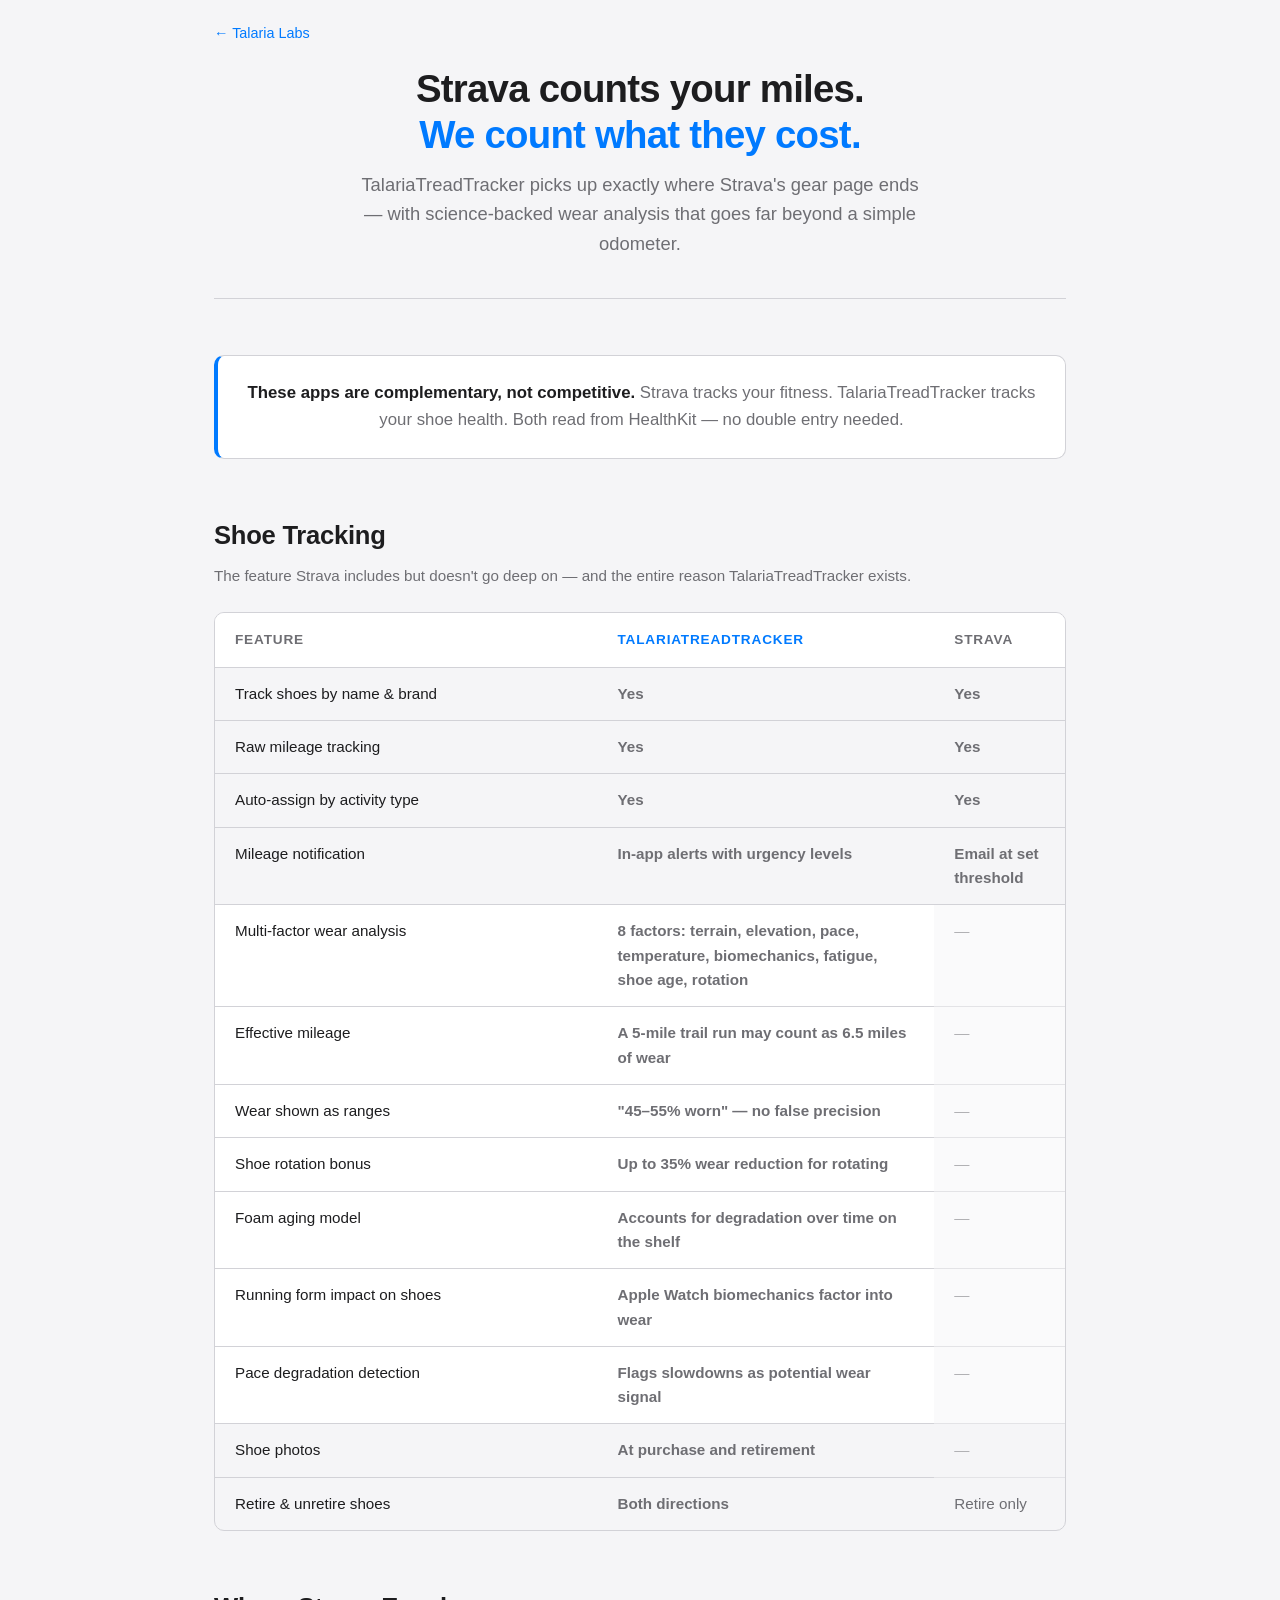
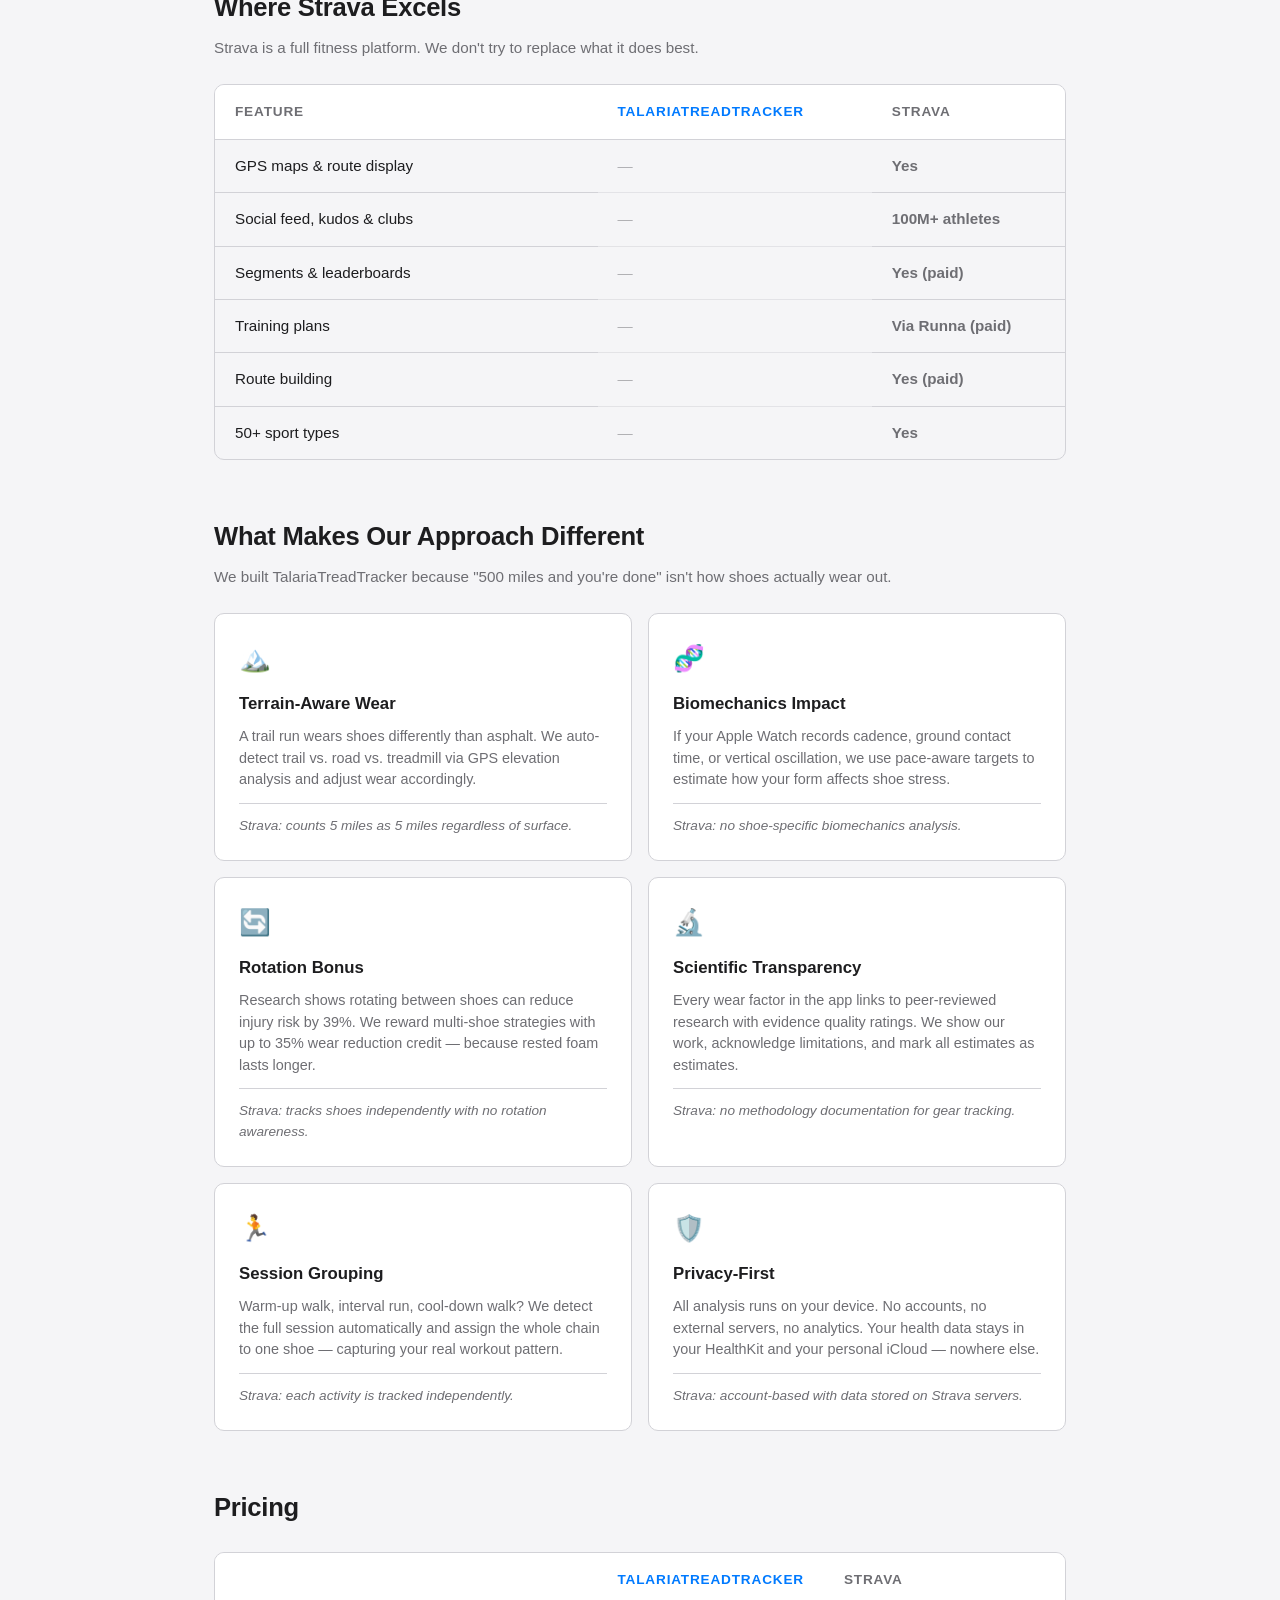
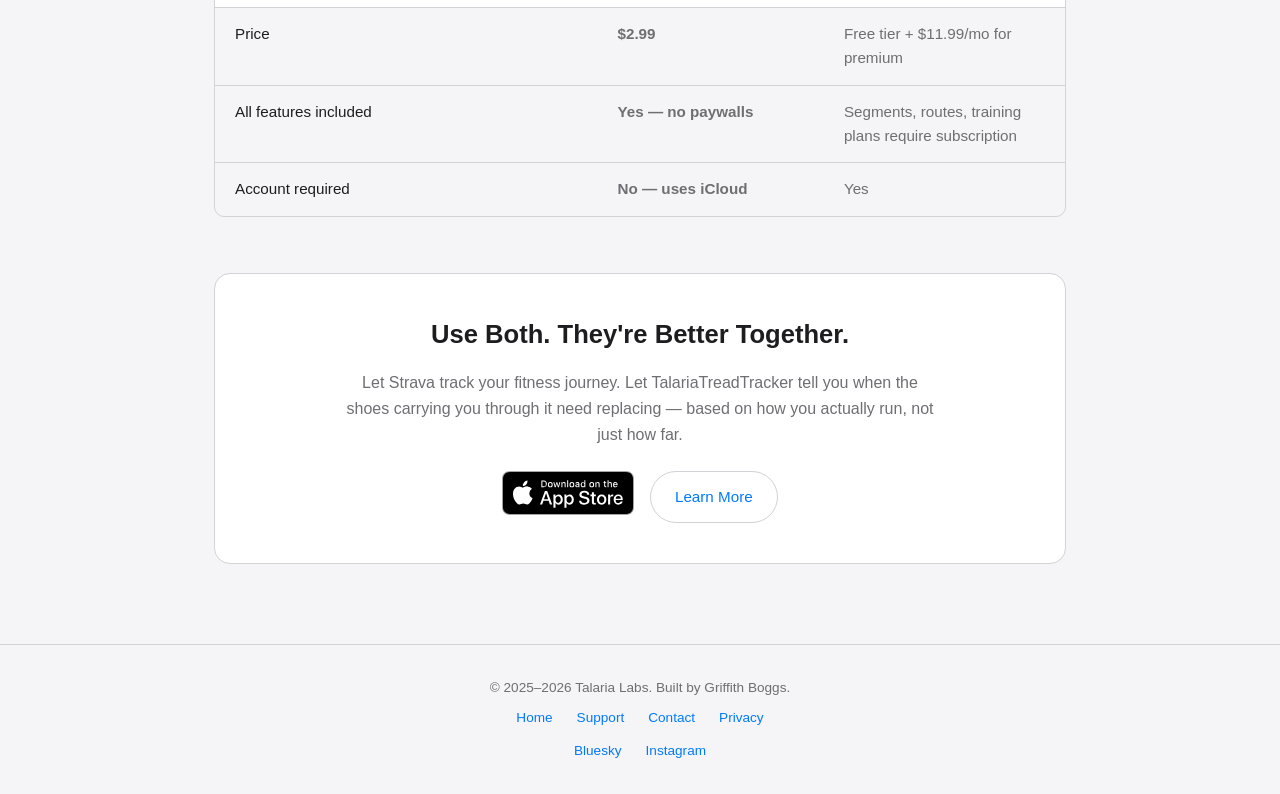
==== compare/index.html @ ba3d93c1 "Clean URLs, add If You Come for the King, optimize for AI search - Restructure pages into directorie" ====
<!doctype html>
<html lang="en">
  <head>
    <meta charset="UTF-8" />
    <meta name="viewport" content="width=device-width, initial-scale=1.0" />
    <title>How We Compare - TalariaTreadTracker vs Strava | Talaria Labs</title>
    <meta
      name="description"
      content="See how TalariaTreadTracker's multi-factor shoe wear analysis compares to Strava's basic gear tracking. They're complementary, not competitive."
    />
    <meta name="theme-color" content="#0a1628" />
    <meta property="og:title" content="TalariaTreadTracker vs Strava">
    <meta property="og:description" content="How TalariaTreadTracker's multi-factor shoe wear analysis compares to Strava's basic gear tracking. They're complementary, not competitive.">
    <meta property="og:url" content="https://talarialabs.app/compare/">
    <meta property="og:image" content="https://talarialabs.app/app-icon.png">
    <meta property="og:type" content="website">
    <meta property="og:site_name" content="Talaria Labs">
    <meta name="twitter:card" content="summary">
    <meta name="twitter:title" content="TalariaTreadTracker vs Strava">
    <meta name="twitter:description" content="Multi-factor shoe wear analysis vs basic gear tracking. Use both.">
    <link rel="icon" type="image/png" href="/app-icon.png" />
    <script type="application/ld+json">
    {
      "@context": "https://schema.org",
      "@type": "WebPage",
      "name": "TalariaTreadTracker vs Strava Comparison",
      "description": "How TalariaTreadTracker's multi-factor shoe wear analysis compares to Strava's basic gear tracking. They're complementary, not competitive.",
      "url": "https://talarialabs.app/compare/",
      "about": {
        "@type": "SoftwareApplication",
        "name": "TalariaTreadTracker"
      }
    }
    </script>
    <style>
      :root {
        --bg: #0a1628;
        --bg-card: #141e30;
        --bg-card-hover: #1a2740;
        --text: #f5f5f7;
        --text-secondary: #a1a1a6;
        --accent: #007aff;
        --accent-hover: #0a84ff;
        --border: #2a3444;
        --radius: 16px;
        --radius-sm: 10px;
        --green: #30d158;
        --orange: #ff9f0a;
        --red: #ff453a;
      }

      @media (prefers-color-scheme: light) {
        :root {
          --bg: #f5f5f7;
          --bg-card: #ffffff;
          --bg-card-hover: #fafafa;
          --text: #1d1d1f;
          --text-secondary: #6e6e73;
          --border: #d2d2d7;
          --green: #248a3d;
          --orange: #c93400;
        }
      }

      * {
        margin: 0;
        padding: 0;
        box-sizing: border-box;
      }

      body {
        font-family:
          -apple-system, BlinkMacSystemFont, "SF Pro Display", "Segoe UI",
          Roboto, Oxygen, Ubuntu, Cantarell, sans-serif;
        background: var(--bg);
        color: var(--text);
        line-height: 1.6;
        min-height: 100vh;
        display: flex;
        flex-direction: column;
      }

      nav {
        padding: 20px 24px;
        max-width: 900px;
        margin: 0 auto;
        width: 100%;
      }

      nav a {
        color: var(--accent);
        text-decoration: none;
        font-size: 0.9rem;
        font-weight: 500;
      }

      nav a:hover {
        text-decoration: underline;
      }

      .container {
        max-width: 900px;
        margin: 0 auto;
        padding: 0 24px 80px;
        flex: 1;
      }

      /* Hero */
      .hero {
        text-align: center;
        margin-bottom: 56px;
        padding-bottom: 40px;
        border-bottom: 1px solid var(--border);
      }

      .hero h1 {
        font-size: 2.4rem;
        font-weight: 700;
        letter-spacing: -0.02em;
        margin-bottom: 12px;
        line-height: 1.2;
      }

      .hero h1 .accent {
        color: var(--accent);
      }

      .hero .subtitle {
        font-size: 1.15rem;
        color: var(--text-secondary);
        max-width: 560px;
        margin: 0 auto;
      }

      /* Positioning banner */
      .positioning {
        background: var(--bg-card);
        border: 1px solid var(--border);
        border-left: 4px solid var(--accent);
        border-radius: var(--radius-sm);
        padding: 24px 28px;
        margin-bottom: 48px;
        text-align: center;
      }

      .positioning p {
        font-size: 1.05rem;
        color: var(--text-secondary);
      }

      .positioning strong {
        color: var(--text);
      }

      /* Section headers */
      .section-header {
        margin-bottom: 24px;
        margin-top: 56px;
      }

      .section-header:first-of-type {
        margin-top: 0;
      }

      .section-header h2 {
        font-size: 1.6rem;
        font-weight: 600;
        letter-spacing: -0.01em;
        margin-bottom: 8px;
      }

      .section-header p {
        color: var(--text-secondary);
        font-size: 0.95rem;
      }

      /* Comparison table */
      .compare-table {
        width: 100%;
        border-collapse: separate;
        border-spacing: 0;
        margin-bottom: 48px;
        border: 1px solid var(--border);
        border-radius: var(--radius-sm);
        overflow: hidden;
      }

      .compare-table thead th {
        background: var(--bg-card);
        padding: 16px 20px;
        text-align: left;
        font-size: 0.85rem;
        font-weight: 600;
        text-transform: uppercase;
        letter-spacing: 0.06em;
        color: var(--text-secondary);
        border-bottom: 1px solid var(--border);
      }

      .compare-table thead th:first-child {
        width: 45%;
      }

      .compare-table thead th.col-ttt {
        color: var(--accent);
      }

      .compare-table tbody td {
        padding: 14px 20px;
        font-size: 0.95rem;
        border-bottom: 1px solid var(--border);
        vertical-align: top;
      }

      .compare-table tbody tr:last-child td {
        border-bottom: none;
      }

      .compare-table tbody td:first-child {
        font-weight: 500;
        color: var(--text);
      }

      .compare-table tbody td:nth-child(2),
      .compare-table tbody td:nth-child(3) {
        color: var(--text-secondary);
      }

      .check {
        color: var(--green);
        font-weight: 600;
      }

      .dash {
        color: var(--text-secondary);
        opacity: 0.5;
      }

      .highlight-row td {
        background: var(--bg-card);
      }

      /* Feature deep-dive cards */
      .depth-grid {
        display: grid;
        grid-template-columns: 1fr;
        gap: 16px;
        margin-bottom: 48px;
      }

      @media (min-width: 640px) {
        .depth-grid {
          grid-template-columns: 1fr 1fr;
        }
      }

      .depth-card {
        background: var(--bg-card);
        border: 1px solid var(--border);
        border-radius: var(--radius-sm);
        padding: 24px;
      }

      .depth-card .card-icon {
        font-size: 1.6rem;
        margin-bottom: 12px;
      }

      .depth-card h3 {
        font-size: 1.05rem;
        font-weight: 600;
        margin-bottom: 8px;
      }

      .depth-card p {
        font-size: 0.9rem;
        color: var(--text-secondary);
        line-height: 1.5;
      }

      .depth-card .strava-note {
        margin-top: 12px;
        padding-top: 12px;
        border-top: 1px solid var(--border);
        font-size: 0.85rem;
        color: var(--text-secondary);
        font-style: italic;
      }

      /* Bottom line */
      .bottom-line {
        background: var(--bg-card);
        border: 1px solid var(--border);
        border-radius: var(--radius);
        padding: 40px 32px;
        text-align: center;
        margin-top: 56px;
      }

      .bottom-line h2 {
        font-size: 1.6rem;
        font-weight: 600;
        margin-bottom: 16px;
      }

      .bottom-line p {
        color: var(--text-secondary);
        font-size: 1rem;
        max-width: 600px;
        margin: 0 auto 24px;
      }

      .bottom-line .cta-row {
        display: flex;
        justify-content: center;
        gap: 16px;
        flex-wrap: wrap;
      }

      .btn {
        display: inline-flex;
        align-items: center;
        gap: 8px;
        padding: 12px 24px;
        border-radius: 980px;
        font-size: 0.95rem;
        font-weight: 500;
        text-decoration: none;
        transition: all 0.2s ease;
      }

      .btn-primary {
        background: var(--accent);
        color: #fff;
      }

      .btn-primary:hover {
        background: var(--accent-hover);
      }

      .btn-secondary {
        background: transparent;
        color: var(--accent);
        border: 1px solid var(--border);
      }

      .btn-secondary:hover {
        border-color: var(--accent);
      }

      /* Footer */
      footer {
        text-align: center;
        padding: 32px 24px;
        border-top: 1px solid var(--border);
        color: var(--text-secondary);
        font-size: 0.85rem;
      }

      footer a {
        color: var(--accent);
        text-decoration: none;
      }

      footer a:hover {
        text-decoration: underline;
      }

      .footer-links {
        display: flex;
        justify-content: center;
        gap: 24px;
        margin-top: 8px;
      }

      /* Responsive */
      @media (max-width: 640px) {
        .hero h1 {
          font-size: 1.8rem;
        }

        .hero .subtitle {
          font-size: 1rem;
        }

        .compare-table {
          font-size: 0.85rem;
        }

        .compare-table thead th,
        .compare-table tbody td {
          padding: 10px 12px;
        }

        .compare-table thead th {
          font-size: 0.75rem;
        }

        .bottom-line {
          padding: 28px 20px;
        }

        .section-header h2 {
          font-size: 1.35rem;
        }
      }
    </style>
  </head>
  <body>
    <nav>
      <a href="/">&larr; Talaria Labs</a>
    </nav>

    <div class="container">
      <div class="hero">
        <h1>
          Strava counts your miles.<br /><span class="accent"
            >We count what they cost.</span
          >
        </h1>
        <p class="subtitle">
          TalariaTreadTracker picks up exactly where Strava's gear page ends
          &mdash; with science-backed wear analysis that goes far beyond a
          simple odometer.
        </p>
      </div>

      <div class="positioning">
        <p>
          <strong>These apps are complementary, not competitive.</strong> Strava
          tracks your fitness. TalariaTreadTracker tracks your shoe health. Both
          read from HealthKit &mdash; no double entry needed.
        </p>
      </div>

      <!-- Shoe Tracking -->
      <div class="section-header">
        <h2>Shoe Tracking</h2>
        <p>
          The feature Strava includes but doesn't go deep on &mdash; and the
          entire reason TalariaTreadTracker exists.
        </p>
      </div>

      <table class="compare-table">
        <thead>
          <tr>
            <th>Feature</th>
            <th class="col-ttt">TalariaTreadTracker</th>
            <th>Strava</th>
          </tr>
        </thead>
        <tbody>
          <tr>
            <td>Track shoes by name &amp; brand</td>
            <td class="check">Yes</td>
            <td class="check">Yes</td>
          </tr>
          <tr>
            <td>Raw mileage tracking</td>
            <td class="check">Yes</td>
            <td class="check">Yes</td>
          </tr>
          <tr>
            <td>Auto-assign by activity type</td>
            <td class="check">Yes</td>
            <td class="check">Yes</td>
          </tr>
          <tr>
            <td>Mileage notification</td>
            <td class="check">In-app alerts with urgency levels</td>
            <td class="check">Email at set threshold</td>
          </tr>
          <tr class="highlight-row">
            <td>Multi-factor wear analysis</td>
            <td class="check">
              8 factors: terrain, elevation, pace, temperature, biomechanics,
              fatigue, shoe age, rotation
            </td>
            <td class="dash">&mdash;</td>
          </tr>
          <tr class="highlight-row">
            <td>Effective mileage</td>
            <td class="check">
              A 5-mile trail run may count as 6.5 miles of wear
            </td>
            <td class="dash">&mdash;</td>
          </tr>
          <tr class="highlight-row">
            <td>Wear shown as ranges</td>
            <td class="check">
              "45&ndash;55% worn" &mdash; no false precision
            </td>
            <td class="dash">&mdash;</td>
          </tr>
          <tr class="highlight-row">
            <td>Shoe rotation bonus</td>
            <td class="check">Up to 35% wear reduction for rotating</td>
            <td class="dash">&mdash;</td>
          </tr>
          <tr class="highlight-row">
            <td>Foam aging model</td>
            <td class="check">
              Accounts for degradation over time on the shelf
            </td>
            <td class="dash">&mdash;</td>
          </tr>
          <tr class="highlight-row">
            <td>Running form impact on shoes</td>
            <td class="check">Apple Watch biomechanics factor into wear</td>
            <td class="dash">&mdash;</td>
          </tr>
          <tr class="highlight-row">
            <td>Pace degradation detection</td>
            <td class="check">Flags slowdowns as potential wear signal</td>
            <td class="dash">&mdash;</td>
          </tr>
          <tr>
            <td>Shoe photos</td>
            <td class="check">At purchase and retirement</td>
            <td class="dash">&mdash;</td>
          </tr>
          <tr>
            <td>Retire &amp; unretire shoes</td>
            <td class="check">Both directions</td>
            <td>Retire only</td>
          </tr>
        </tbody>
      </table>

      <!-- Where Strava excels -->
      <div class="section-header">
        <h2>Where Strava Excels</h2>
        <p>
          Strava is a full fitness platform. We don't try to replace what it
          does best.
        </p>
      </div>

      <table class="compare-table">
        <thead>
          <tr>
            <th>Feature</th>
            <th class="col-ttt">TalariaTreadTracker</th>
            <th>Strava</th>
          </tr>
        </thead>
        <tbody>
          <tr>
            <td>GPS maps &amp; route display</td>
            <td class="dash">&mdash;</td>
            <td class="check">Yes</td>
          </tr>
          <tr>
            <td>Social feed, kudos &amp; clubs</td>
            <td class="dash">&mdash;</td>
            <td class="check">100M+ athletes</td>
          </tr>
          <tr>
            <td>Segments &amp; leaderboards</td>
            <td class="dash">&mdash;</td>
            <td class="check">Yes (paid)</td>
          </tr>
          <tr>
            <td>Training plans</td>
            <td class="dash">&mdash;</td>
            <td class="check">Via Runna (paid)</td>
          </tr>
          <tr>
            <td>Route building</td>
            <td class="dash">&mdash;</td>
            <td class="check">Yes (paid)</td>
          </tr>
          <tr>
            <td>50+ sport types</td>
            <td class="dash">&mdash;</td>
            <td class="check">Yes</td>
          </tr>
        </tbody>
      </table>

      <!-- Deep Dive: What only we do -->
      <div class="section-header">
        <h2>What Makes Our Approach Different</h2>
        <p>
          We built TalariaTreadTracker because "500 miles and you're done" isn't
          how shoes actually wear out.
        </p>
      </div>

      <div class="depth-grid">
        <div class="depth-card">
          <div class="card-icon" aria-hidden="true">&#x1F3D4;&#xFE0F;</div>
          <h3>Terrain-Aware Wear</h3>
          <p>
            A trail run wears shoes differently than asphalt. We auto-detect
            trail vs. road vs. treadmill via GPS elevation analysis and adjust
            wear accordingly.
          </p>
          <p class="strava-note">
            Strava: counts 5 miles as 5 miles regardless of surface.
          </p>
        </div>

        <div class="depth-card">
          <div class="card-icon" aria-hidden="true">&#x1F9EC;</div>
          <h3>Biomechanics Impact</h3>
          <p>
            If your Apple Watch records cadence, ground contact time, or
            vertical oscillation, we use pace-aware targets to estimate how your
            form affects shoe stress.
          </p>
          <p class="strava-note">
            Strava: no shoe-specific biomechanics analysis.
          </p>
        </div>

        <div class="depth-card">
          <div class="card-icon" aria-hidden="true">&#x1F504;</div>
          <h3>Rotation Bonus</h3>
          <p>
            Research shows rotating between shoes can reduce injury risk by 39%.
            We reward multi-shoe strategies with up to 35% wear reduction credit
            &mdash; because rested foam lasts longer.
          </p>
          <p class="strava-note">
            Strava: tracks shoes independently with no rotation awareness.
          </p>
        </div>

        <div class="depth-card">
          <div class="card-icon" aria-hidden="true">&#x1F52C;</div>
          <h3>Scientific Transparency</h3>
          <p>
            Every wear factor in the app links to peer-reviewed research with
            evidence quality ratings. We show our work, acknowledge limitations,
            and mark all estimates as estimates.
          </p>
          <p class="strava-note">
            Strava: no methodology documentation for gear tracking.
          </p>
        </div>

        <div class="depth-card">
          <div class="card-icon" aria-hidden="true">&#x1F3C3;</div>
          <h3>Session Grouping</h3>
          <p>
            Warm-up walk, interval run, cool-down walk? We detect the full
            session automatically and assign the whole chain to one shoe &mdash;
            capturing your real workout pattern.
          </p>
          <p class="strava-note">
            Strava: each activity is tracked independently.
          </p>
        </div>

        <div class="depth-card">
          <div class="card-icon" aria-hidden="true">&#x1F6E1;&#xFE0F;</div>
          <h3>Privacy-First</h3>
          <p>
            All analysis runs on your device. No accounts, no external servers,
            no analytics. Your health data stays in your HealthKit and your
            personal iCloud &mdash; nowhere else.
          </p>
          <p class="strava-note">
            Strava: account-based with data stored on Strava servers.
          </p>
        </div>
      </div>

      <!-- Pricing -->
      <div class="section-header">
        <h2>Pricing</h2>
      </div>

      <table class="compare-table">
        <thead>
          <tr>
            <th></th>
            <th class="col-ttt">TalariaTreadTracker</th>
            <th>Strava</th>
          </tr>
        </thead>
        <tbody>
          <tr>
            <td>Price</td>
            <td class="check">$2.99</td>
            <td>Free tier + $11.99/mo for premium</td>
          </tr>
          <tr>
            <td>All features included</td>
            <td class="check">Yes &mdash; no paywalls</td>
            <td>Segments, routes, training plans require subscription</td>
          </tr>
          <tr>
            <td>Account required</td>
            <td class="check">No &mdash; uses iCloud</td>
            <td>Yes</td>
          </tr>
        </tbody>
      </table>

      <!-- CTA -->
      <div class="bottom-line">
        <h2>Use Both. They're Better Together.</h2>
        <p>
          Let Strava track your fitness journey. Let TalariaTreadTracker tell
          you when the shoes carrying you through it need replacing &mdash;
          based on how you actually run, not just how far.
        </p>
        <div class="cta-row">
          <a href="https://apple.co/3NuCiOa" target="_blank" rel="noopener"><img src="/app-store-badge.svg" alt="Download on the App Store" style="height: 44px;"></a>
          <a href="/treadtracker/" class="btn btn-secondary">Learn More</a>
        </div>
      </div>
    </div>

    <footer>
      <p>&copy; 2025&ndash;2026 Talaria Labs. Built by Griffith Boggs.</p>
      <div class="footer-links">
        <a href="/">Home</a>
        <a href="/support/">Support</a>
        <a href="mailto:talarialabs@proton.me">Contact</a>
        <a href="/privacy/">Privacy</a>
      </div>
      <div class="footer-links" style="margin-top: 12px">
        <a
          href="https://bsky.app/profile/talarialabs.bsky.social"
          target="_blank"
          rel="noopener"
          >Bluesky</a
        >
        <a
          href="https://instagram.com/talaria.labs"
          target="_blank"
          rel="noopener"
          >Instagram</a
        >
      </div>
    </footer>
  </body>
</html>
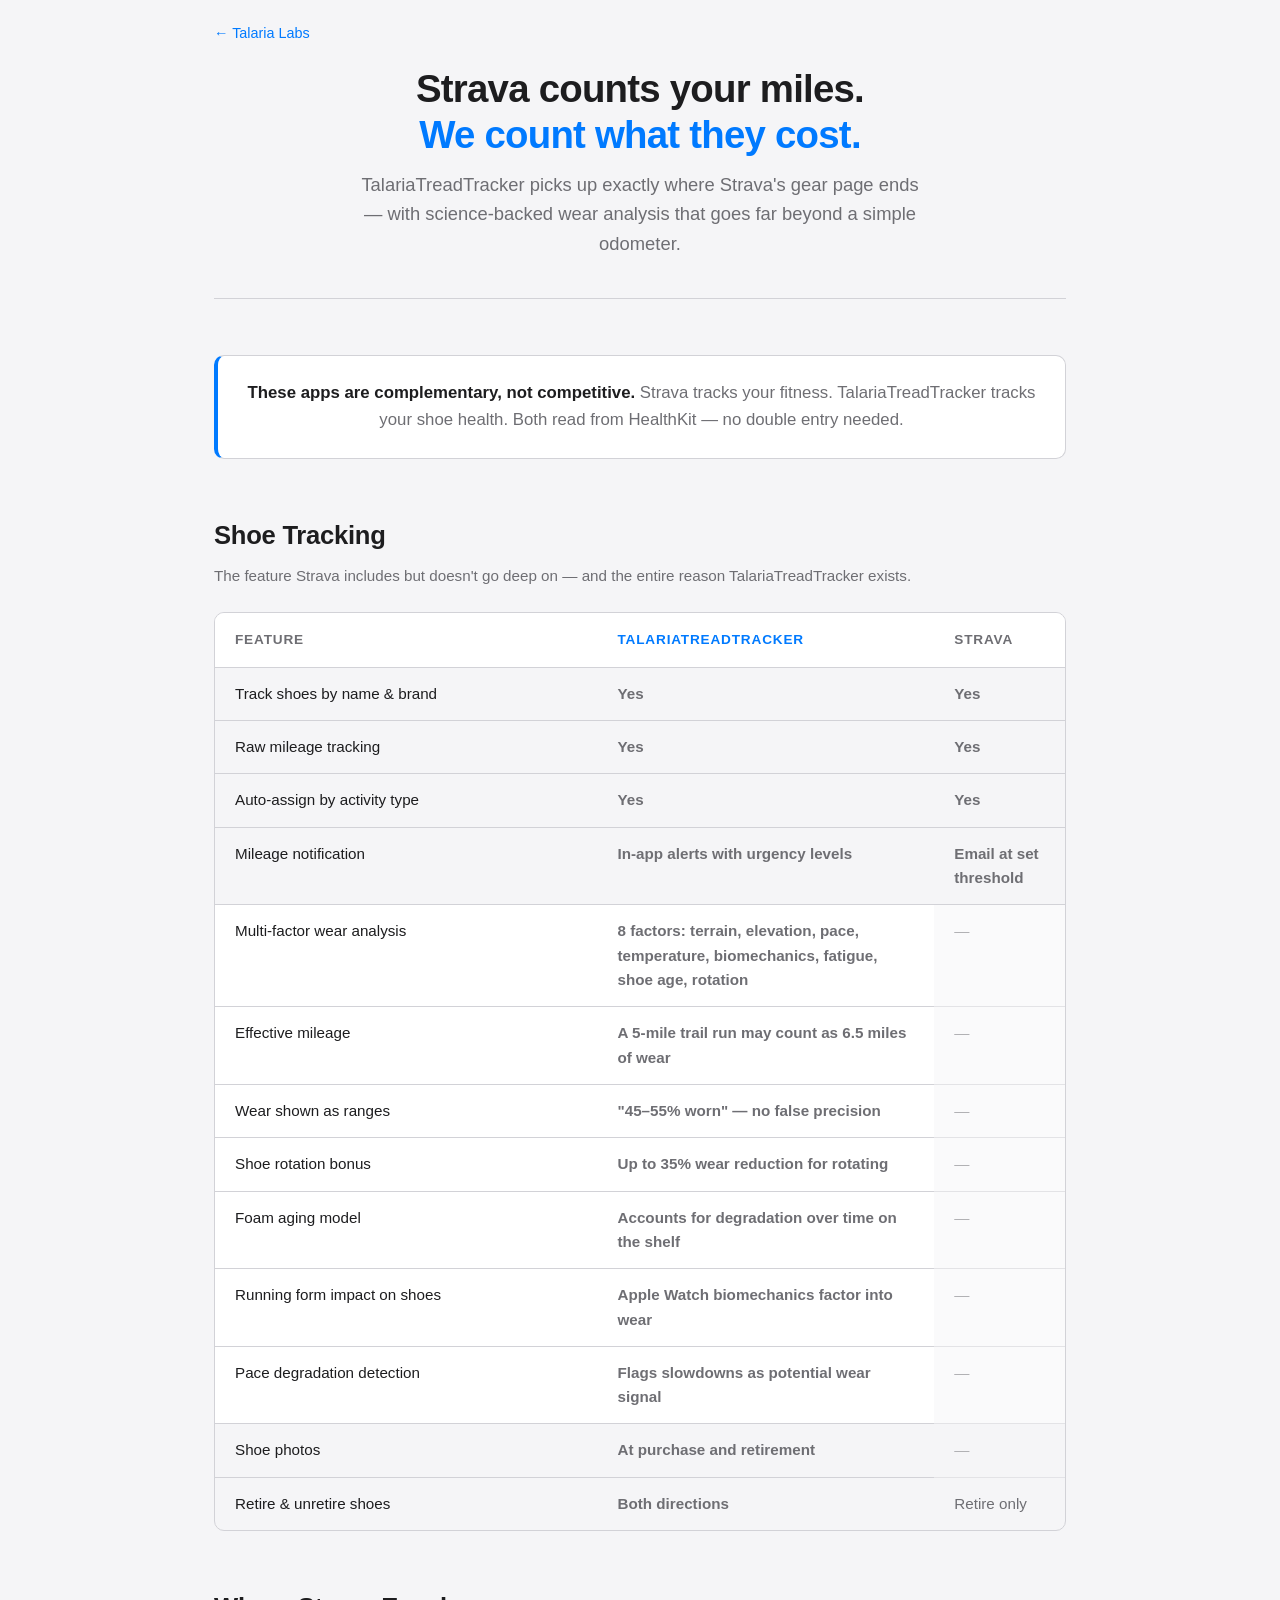
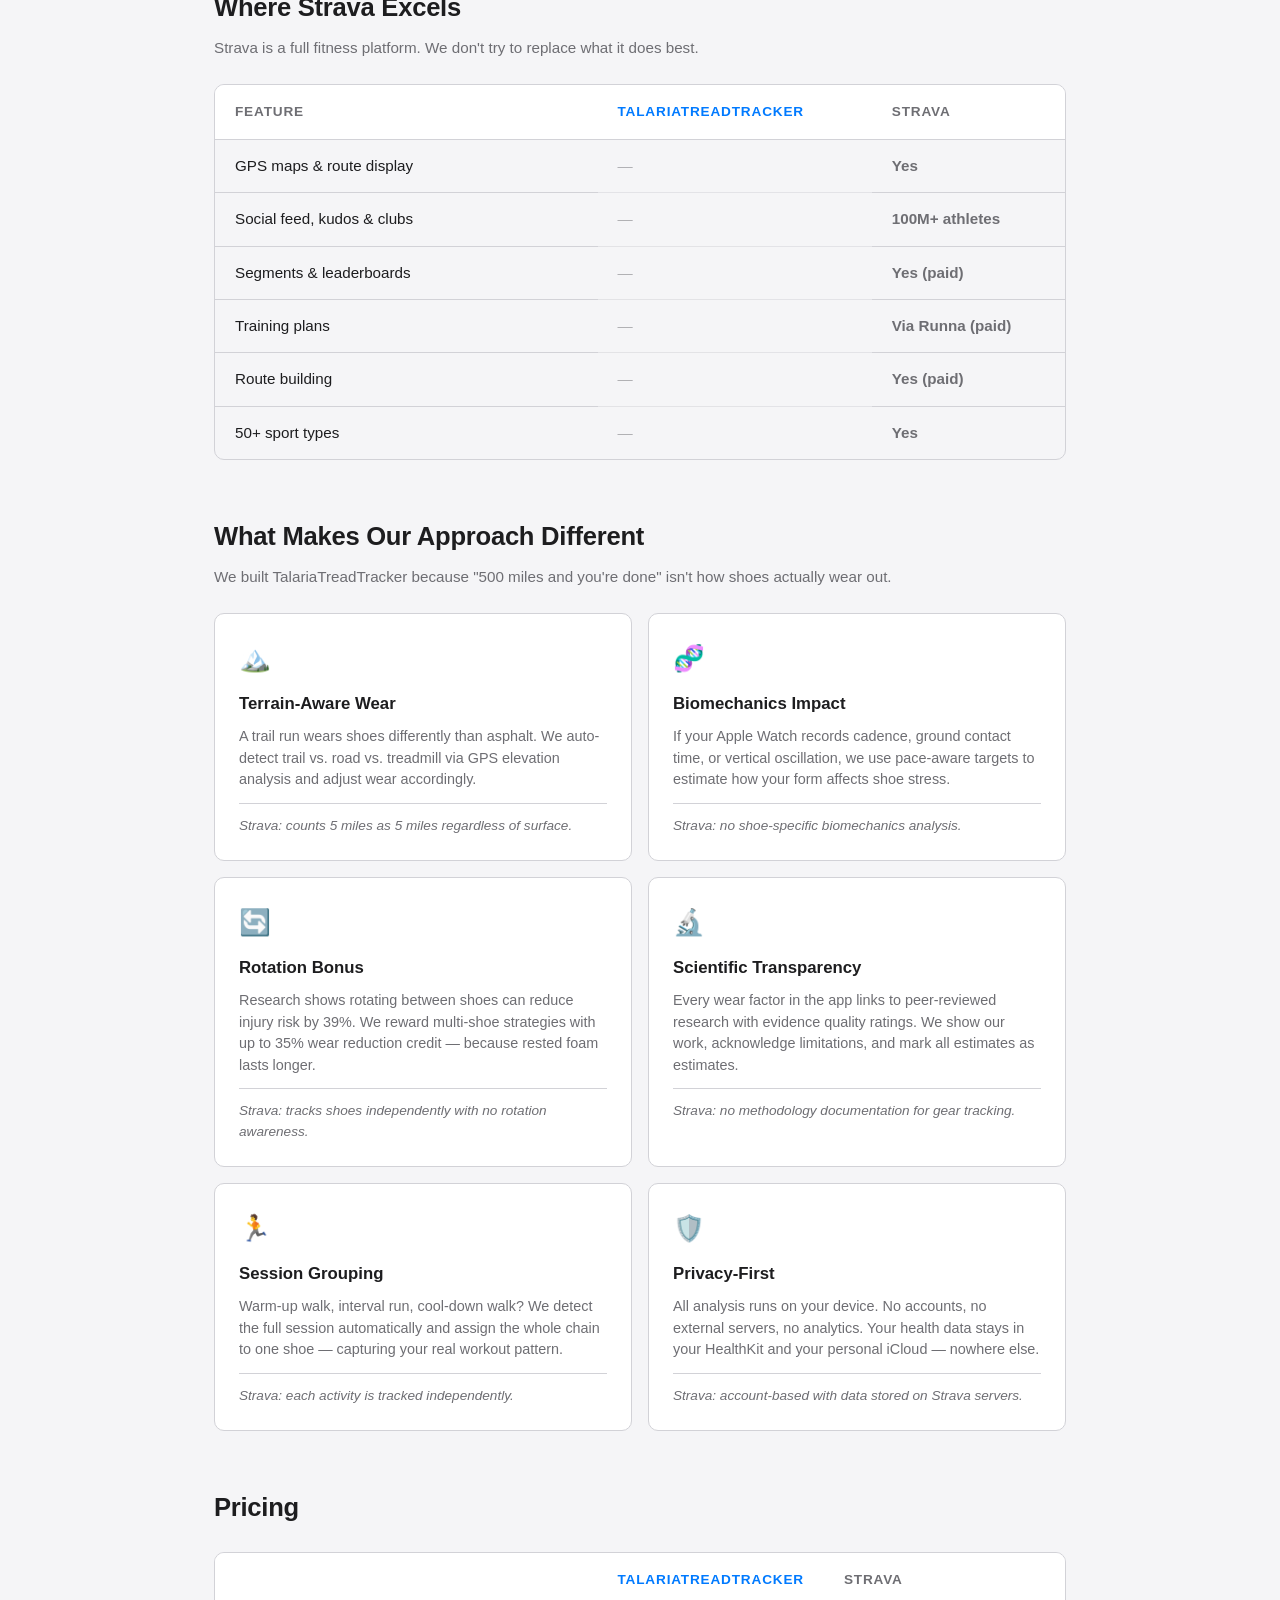
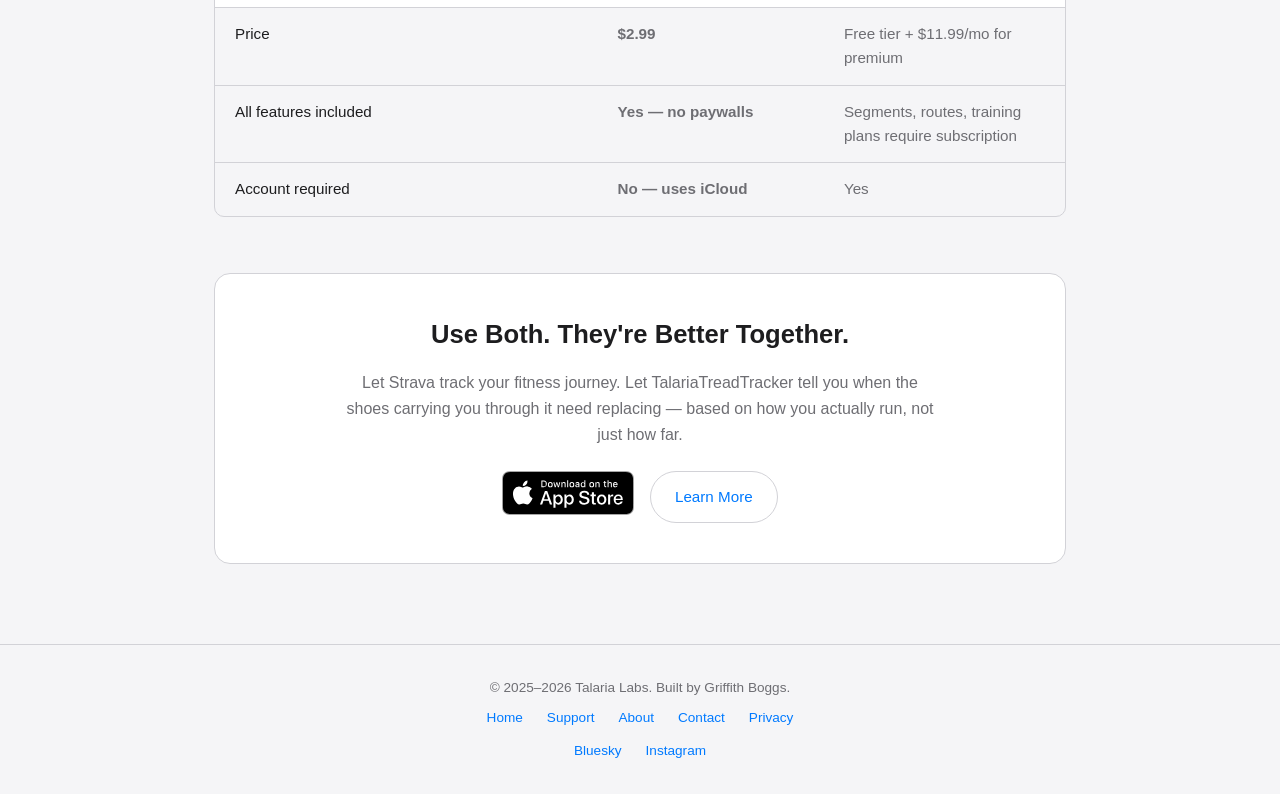
==== commit 56ccfb61: "Extract shared CSS, add About page, site-wide polish - Extract shared CSS into style.css (variables," ====
--- a/compare/index.html
+++ b/compare/index.html
@@ -1,4 +1,4 @@
-<!doctype html>
+<!DOCTYPE html>
 <html lang="en">
   <head>
     <meta charset="UTF-8" />
@@ -12,12 +12,13 @@
     <meta property="og:title" content="TalariaTreadTracker vs Strava">
     <meta property="og:description" content="How TalariaTreadTracker's multi-factor shoe wear analysis compares to Strava's basic gear tracking. They're complementary, not competitive.">
     <meta property="og:url" content="https://talarialabs.app/compare/">
-    <meta property="og:image" content="https://talarialabs.app/app-icon.png">
+    <meta property="og:image" content="https://talarialabs.app/social-card.png">
     <meta property="og:type" content="website">
     <meta property="og:site_name" content="Talaria Labs">
-    <meta name="twitter:card" content="summary">
+    <meta name="twitter:card" content="summary_large_image">
     <meta name="twitter:title" content="TalariaTreadTracker vs Strava">
     <meta name="twitter:description" content="Multi-factor shoe wear analysis vs basic gear tracking. Use both.">
+    <link rel="canonical" href="https://talarialabs.app/compare/" />
     <link rel="icon" type="image/png" href="/app-icon.png" />
     <script type="application/ld+json">
     {
@@ -32,77 +33,19 @@
       }
     }
     </script>
+    <link rel="stylesheet" href="/style.css" />
     <style>
+      /* Page-specific overrides */
       :root {
-        --bg: #0a1628;
-        --bg-card: #141e30;
-        --bg-card-hover: #1a2740;
-        --text: #f5f5f7;
-        --text-secondary: #a1a1a6;
-        --accent: #007aff;
-        --accent-hover: #0a84ff;
-        --border: #2a3444;
-        --radius: 16px;
-        --radius-sm: 10px;
-        --green: #30d158;
-        --orange: #ff9f0a;
         --red: #ff453a;
       }
 
-      @media (prefers-color-scheme: light) {
-        :root {
-          --bg: #f5f5f7;
-          --bg-card: #ffffff;
-          --bg-card-hover: #fafafa;
-          --text: #1d1d1f;
-          --text-secondary: #6e6e73;
-          --border: #d2d2d7;
-          --green: #248a3d;
-          --orange: #c93400;
-        }
-      }
-
-      * {
-        margin: 0;
-        padding: 0;
-        box-sizing: border-box;
-      }
-
-      body {
-        font-family:
-          -apple-system, BlinkMacSystemFont, "SF Pro Display", "Segoe UI",
-          Roboto, Oxygen, Ubuntu, Cantarell, sans-serif;
-        background: var(--bg);
-        color: var(--text);
-        line-height: 1.6;
-        min-height: 100vh;
-        display: flex;
-        flex-direction: column;
-      }
-
       nav {
-        padding: 20px 24px;
         max-width: 900px;
-        margin: 0 auto;
-        width: 100%;
-      }
-
-      nav a {
-        color: var(--accent);
-        text-decoration: none;
-        font-size: 0.9rem;
-        font-weight: 500;
-      }
-
-      nav a:hover {
-        text-decoration: underline;
       }
 
       .container {
         max-width: 900px;
-        margin: 0 auto;
-        padding: 0 24px 80px;
-        flex: 1;
       }
 
       /* Hero */
@@ -152,28 +95,6 @@
         color: var(--text);
       }
 
-      /* Section headers */
-      .section-header {
-        margin-bottom: 24px;
-        margin-top: 56px;
-      }
-
-      .section-header:first-of-type {
-        margin-top: 0;
-      }
-
-      .section-header h2 {
-        font-size: 1.6rem;
-        font-weight: 600;
-        letter-spacing: -0.01em;
-        margin-bottom: 8px;
-      }
-
-      .section-header p {
-        color: var(--text-secondary);
-        font-size: 0.95rem;
-      }
-
       /* Comparison table */
       .compare-table {
         width: 100%;
@@ -315,62 +236,6 @@
         justify-content: center;
         gap: 16px;
         flex-wrap: wrap;
-      }
-
-      .btn {
-        display: inline-flex;
-        align-items: center;
-        gap: 8px;
-        padding: 12px 24px;
-        border-radius: 980px;
-        font-size: 0.95rem;
-        font-weight: 500;
-        text-decoration: none;
-        transition: all 0.2s ease;
-      }
-
-      .btn-primary {
-        background: var(--accent);
-        color: #fff;
-      }
-
-      .btn-primary:hover {
-        background: var(--accent-hover);
-      }
-
-      .btn-secondary {
-        background: transparent;
-        color: var(--accent);
-        border: 1px solid var(--border);
-      }
-
-      .btn-secondary:hover {
-        border-color: var(--accent);
-      }
-
-      /* Footer */
-      footer {
-        text-align: center;
-        padding: 32px 24px;
-        border-top: 1px solid var(--border);
-        color: var(--text-secondary);
-        font-size: 0.85rem;
-      }
-
-      footer a {
-        color: var(--accent);
-        text-decoration: none;
-      }
-
-      footer a:hover {
-        text-decoration: underline;
-      }
-
-      .footer-links {
-        display: flex;
-        justify-content: center;
-        gap: 24px;
-        margin-top: 8px;
       }
 
       /* Responsive */
@@ -709,7 +574,7 @@
           based on how you actually run, not just how far.
         </p>
         <div class="cta-row">
-          <a href="https://apple.co/3NuCiOa" target="_blank" rel="noopener"><img src="/app-store-badge.svg" alt="Download on the App Store" style="height: 44px;"></a>
+          <a href="https://apple.co/3NuCiOa" target="_blank" rel="noopener"><img src="/app-store-badge.svg" alt="Download on the App Store" style="height: 44px;" loading="lazy"></a>
           <a href="/treadtracker/" class="btn btn-secondary">Learn More</a>
         </div>
       </div>
@@ -720,6 +585,7 @@
       <div class="footer-links">
         <a href="/">Home</a>
         <a href="/support/">Support</a>
+        <a href="/about/">About</a>
         <a href="mailto:talarialabs@proton.me">Contact</a>
         <a href="/privacy/">Privacy</a>
       </div>
--- a/style.css
+++ b/style.css
@@ -0,0 +1,264 @@
+/* === Variables === */
+:root {
+    --bg: #0a1628;
+    --bg-card: #141e30;
+    --bg-card-hover: #1a2740;
+    --text: #f5f5f7;
+    --text-secondary: #a1a1a6;
+    --accent: #007AFF;
+    --accent-hover: #0a84ff;
+    --border: #2a3444;
+    --radius: 16px;
+    --radius-sm: 10px;
+    --green: #30d158;
+    --orange: #ff9f0a;
+}
+
+@media (prefers-color-scheme: light) {
+    :root {
+        --bg: #f5f5f7;
+        --bg-card: #ffffff;
+        --bg-card-hover: #fafafa;
+        --text: #1d1d1f;
+        --text-secondary: #6e6e73;
+        --border: #d2d2d7;
+        --green: #248a3d;
+        --orange: #c93400;
+    }
+}
+
+/* === Reset === */
+* {
+    margin: 0;
+    padding: 0;
+    box-sizing: border-box;
+}
+
+/* === Base === */
+body {
+    font-family: -apple-system, BlinkMacSystemFont, 'SF Pro Display', 'Segoe UI', Roboto, Oxygen, Ubuntu, Cantarell, sans-serif;
+    background: var(--bg);
+    color: var(--text);
+    line-height: 1.6;
+    min-height: 100vh;
+    display: flex;
+    flex-direction: column;
+}
+
+/* === Navigation === */
+nav {
+    padding: 20px 24px;
+    max-width: 800px;
+    margin: 0 auto;
+    width: 100%;
+}
+
+nav a {
+    color: var(--accent);
+    text-decoration: none;
+    font-size: 0.9rem;
+    font-weight: 500;
+}
+
+nav a:hover {
+    text-decoration: underline;
+}
+
+/* === Container === */
+.container {
+    max-width: 800px;
+    margin: 0 auto;
+    padding: 0 24px 80px;
+    flex: 1;
+}
+
+/* === Buttons === */
+.btn {
+    display: inline-flex;
+    align-items: center;
+    gap: 8px;
+    padding: 12px 24px;
+    border-radius: 980px;
+    font-size: 0.95rem;
+    font-weight: 500;
+    text-decoration: none;
+    transition: all 0.2s ease;
+}
+
+.btn-primary {
+    background: var(--accent);
+    color: #fff;
+}
+
+.btn-primary:hover {
+    background: var(--accent-hover);
+}
+
+.btn-secondary {
+    background: transparent;
+    color: var(--accent);
+    border: 1px solid var(--border);
+}
+
+.btn-secondary:hover {
+    border-color: var(--accent);
+}
+
+/* === Badges === */
+.badge {
+    font-size: 0.75rem;
+    font-weight: 600;
+    text-transform: uppercase;
+    letter-spacing: 0.06em;
+    padding: 4px 10px;
+    border-radius: 6px;
+}
+
+.badge-live {
+    background: rgba(48, 209, 88, 0.15);
+    color: var(--green);
+}
+
+.badge-beta {
+    background: rgba(255, 159, 10, 0.15);
+    color: var(--orange);
+}
+
+.badge-dev {
+    background: rgba(0, 122, 255, 0.1);
+    color: var(--accent);
+}
+
+.badge-soon {
+    background: rgba(175, 82, 222, 0.15);
+    color: #bf5af2;
+}
+
+@media (prefers-color-scheme: light) {
+    .badge-soon {
+        background: rgba(175, 82, 222, 0.12);
+        color: #8944ab;
+    }
+}
+
+/* === Section Headers === */
+.section-header {
+    margin-bottom: 24px;
+    margin-top: 56px;
+}
+
+.section-header h2 {
+    font-size: 1.6rem;
+    font-weight: 600;
+    letter-spacing: -0.01em;
+    margin-bottom: 8px;
+}
+
+.section-header p {
+    color: var(--text-secondary);
+    font-size: 0.95rem;
+}
+
+/* === Cards / Grids (shared pattern) === */
+.card-grid {
+    display: grid;
+    grid-template-columns: 1fr;
+    gap: 16px;
+    margin-bottom: 48px;
+}
+
+@media (min-width: 640px) {
+    .card-grid {
+        grid-template-columns: 1fr 1fr;
+    }
+}
+
+.info-card {
+    background: var(--bg-card);
+    border: 1px solid var(--border);
+    border-radius: var(--radius-sm);
+    padding: 24px;
+}
+
+.info-card .card-icon {
+    font-size: 1.6rem;
+    margin-bottom: 12px;
+}
+
+.info-card h3 {
+    font-size: 1.05rem;
+    font-weight: 600;
+    margin-bottom: 8px;
+}
+
+.info-card p {
+    font-size: 0.9rem;
+    color: var(--text-secondary);
+    line-height: 1.5;
+}
+
+/* === Callout (accent-bordered box) === */
+.callout {
+    background: var(--bg-card);
+    border: 1px solid var(--border);
+    border-left: 4px solid var(--accent);
+    border-radius: var(--radius-sm);
+    padding: 24px 28px;
+    margin: 48px 0;
+    text-align: center;
+}
+
+/* === Bottom CTA === */
+.bottom-cta {
+    background: var(--bg-card);
+    border: 1px solid var(--border);
+    border-radius: var(--radius);
+    padding: 40px 32px;
+    text-align: center;
+    margin-top: 56px;
+}
+
+.bottom-cta h2 {
+    font-size: 1.6rem;
+    font-weight: 600;
+    margin-bottom: 12px;
+}
+
+.bottom-cta p {
+    color: var(--text-secondary);
+    font-size: 1rem;
+    max-width: 520px;
+    margin: 0 auto 24px;
+}
+
+.bottom-cta .cta-row {
+    display: flex;
+    justify-content: center;
+    gap: 12px;
+    flex-wrap: wrap;
+}
+
+/* === Footer === */
+footer {
+    text-align: center;
+    padding: 32px 24px;
+    border-top: 1px solid var(--border);
+    color: var(--text-secondary);
+    font-size: 0.85rem;
+}
+
+footer a {
+    color: var(--accent);
+    text-decoration: none;
+}
+
+footer a:hover {
+    text-decoration: underline;
+}
+
+.footer-links {
+    display: flex;
+    justify-content: center;
+    gap: 24px;
+    margin-top: 8px;
+}
